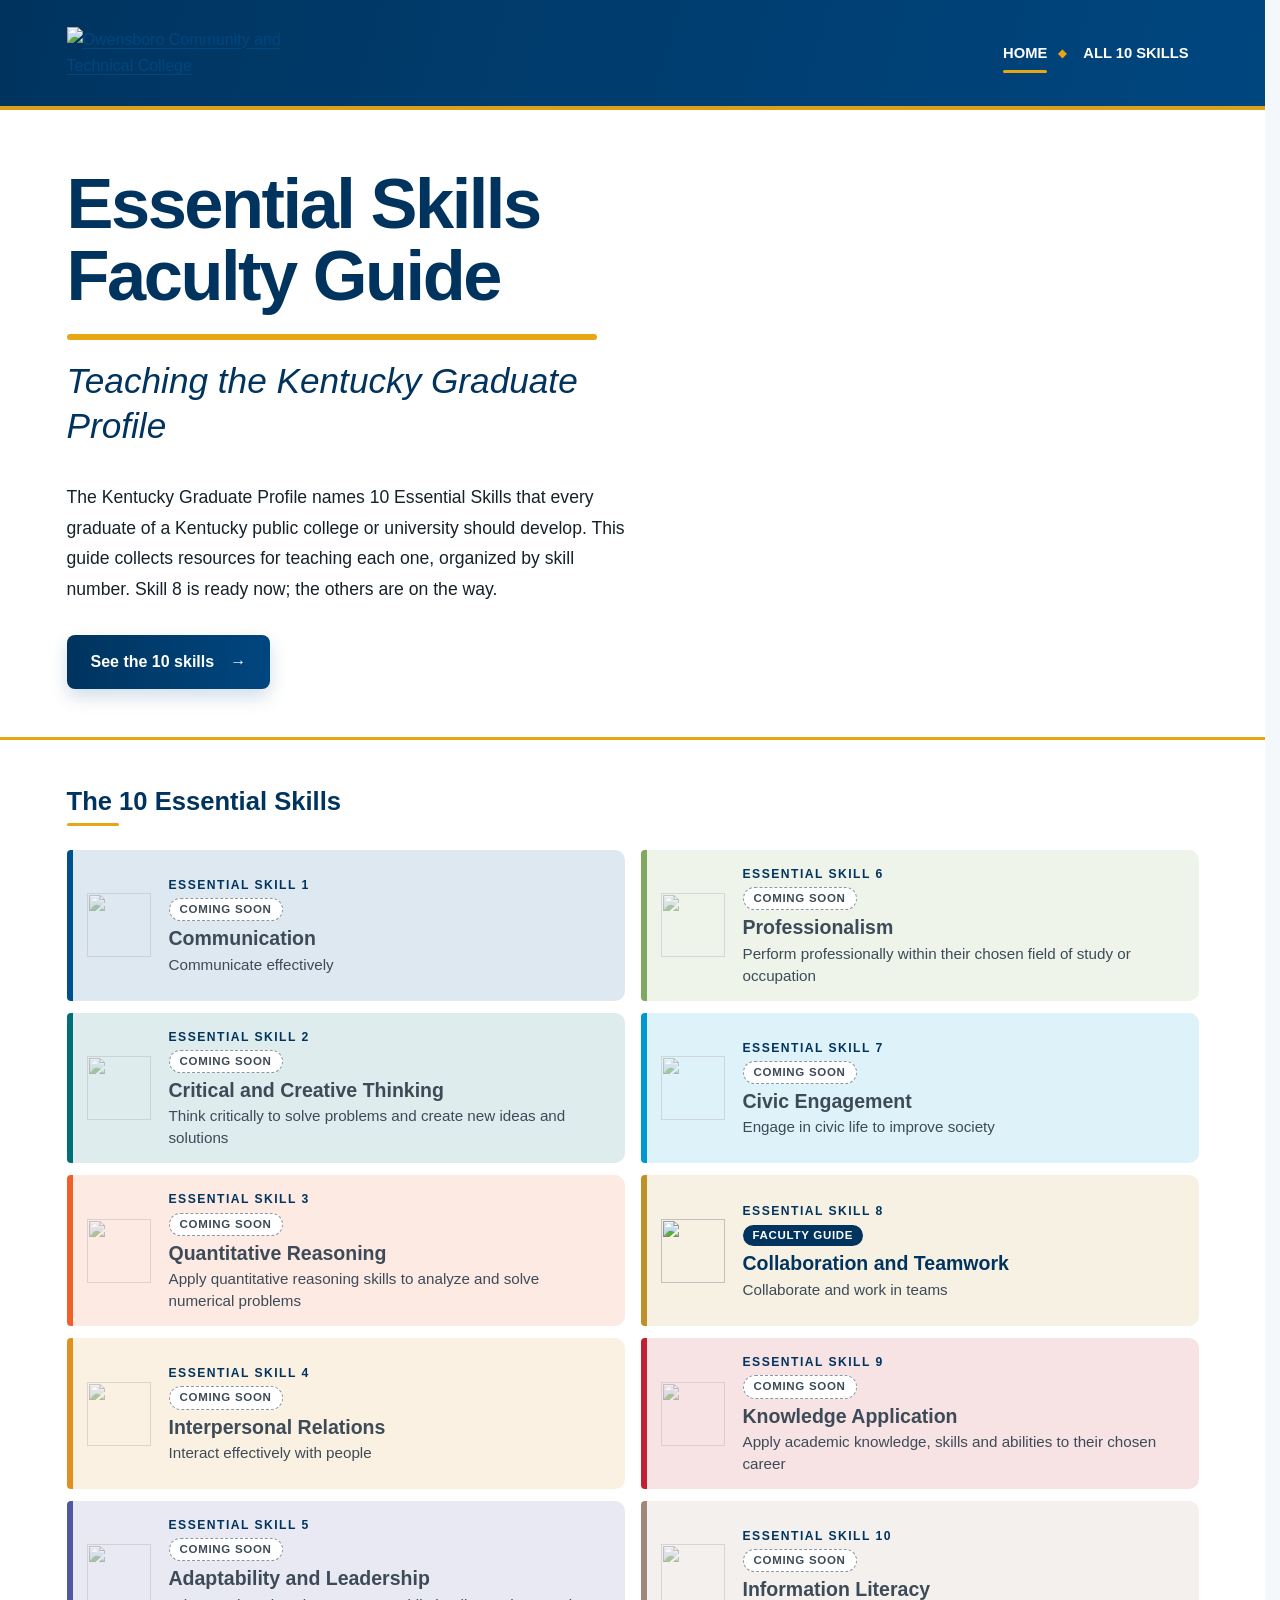
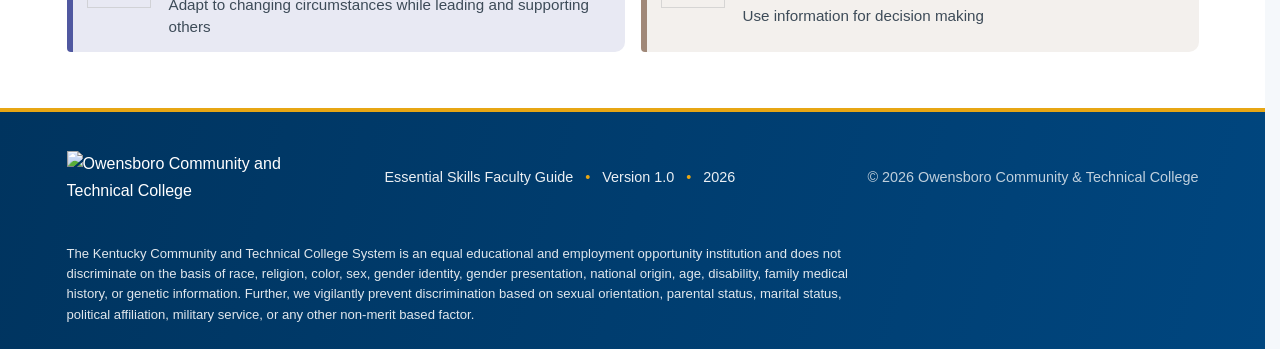
==== index.html @ 108f93a5 "Make the home page the entrance: Skill 8 links to its guide, other skills marked Coming soon; park s" ====
<!DOCTYPE html>
<html lang="en">
<head>
  <meta charset="UTF-8">
  <meta name="viewport" content="width=device-width, initial-scale=1.0">
  <title>Essential Skills Faculty Guide</title>
  <link rel="icon" type="image/png" sizes="48x48" href="images/icon-48.png">
  <link rel="apple-touch-icon" href="images/icon-180.png">
  <link rel="stylesheet" href="css/styles.css?v=7">
</head>
<body>
  <a class="skip-link" href="#main">Skip to main content</a>
  <header class="site-header">
    <div class="nav-shell">
      <a class="logo-link" href="index.html" aria-label="Essential Skills Faculty Guide home">
        <img src="images/Owensboro_horiz_RGBrev.png" alt="Owensboro Community and Technical College">
      </a>
      <nav class="site-links" aria-label="Site navigation">
        <a aria-current="page" href="index.html">HOME</a>
        <a href="index.html#skills">ALL 10 SKILLS</a>
      </nav>
    </div>
  </header>

  <main id="main">
    <section class="hero">
      <div class="hero-inner">
        <div class="hero-copy">
          <h1>Essential Skills<br>Faculty Guide</h1>
          <div class="hero-title-rule"></div>
          <p class="hero-subtitle">Teaching the Kentucky Graduate Profile</p>
          <p class="hero-intro">
            The Kentucky Graduate Profile names 10 Essential Skills that every graduate
            of a Kentucky public college or university should develop. This guide collects
            resources for teaching each one, organized by skill number. Skill 8 is ready now; the others are on the way.
          </p>
          <div class="hero-cta">
            <a class="primary-button" href="#skills">See the 10 skills <span aria-hidden="true">→</span></a>
          </div>
        </div>
        <div class="coin-cluster" aria-hidden="true">
          <div class="coin-row"><img src="images/skill-01.png" alt=""><img src="images/skill-02.png" alt=""><img src="images/skill-03.png" alt=""></div><div class="coin-row"><img src="images/skill-04.png" alt=""><img src="images/skill-05.png" alt=""><img src="images/skill-06.png" alt=""><img src="images/skill-07.png" alt=""></div><div class="coin-row"><img src="images/skill-08.png" alt=""><img src="images/skill-09.png" alt=""><img src="images/skill-10.png" alt=""></div>
        </div>
      </div>
    </section>

    <section class="skills-section" id="skills" aria-labelledby="skills-title">
      <div class="section-shell">
        <h2 class="skills-heading" id="skills-title">The 10 Essential Skills</h2>
        <span class="mini-rule" aria-hidden="true"></span>
        <ol class="skill-list">
          <li class="skill-01">
            <div class="skill-link is-soon">
              <img class="skill-coin" src="images/skill-01.png" alt="">
              <div class="skill-text">
                <span class="skill-num">Essential Skill 1</span>
                <span class="skill-pill soon">Coming soon</span>
                <h3 class="skill-name">Communication</h3>
                <p class="skill-desc">Communicate effectively</p>
              </div>
            </div>
          </li>
          <li class="skill-02">
            <div class="skill-link is-soon">
              <img class="skill-coin" src="images/skill-02.png" alt="">
              <div class="skill-text">
                <span class="skill-num">Essential Skill 2</span>
                <span class="skill-pill soon">Coming soon</span>
                <h3 class="skill-name">Critical and Creative Thinking</h3>
                <p class="skill-desc">Think critically to solve problems and create new ideas and solutions</p>
              </div>
            </div>
          </li>
          <li class="skill-03">
            <div class="skill-link is-soon">
              <img class="skill-coin" src="images/skill-03.png" alt="">
              <div class="skill-text">
                <span class="skill-num">Essential Skill 3</span>
                <span class="skill-pill soon">Coming soon</span>
                <h3 class="skill-name">Quantitative Reasoning</h3>
                <p class="skill-desc">Apply quantitative reasoning skills to analyze and solve numerical problems</p>
              </div>
            </div>
          </li>
          <li class="skill-04">
            <div class="skill-link is-soon">
              <img class="skill-coin" src="images/skill-04.png" alt="">
              <div class="skill-text">
                <span class="skill-num">Essential Skill 4</span>
                <span class="skill-pill soon">Coming soon</span>
                <h3 class="skill-name">Interpersonal Relations</h3>
                <p class="skill-desc">Interact effectively with people</p>
              </div>
            </div>
          </li>
          <li class="skill-05">
            <div class="skill-link is-soon">
              <img class="skill-coin" src="images/skill-05.png" alt="">
              <div class="skill-text">
                <span class="skill-num">Essential Skill 5</span>
                <span class="skill-pill soon">Coming soon</span>
                <h3 class="skill-name">Adaptability and Leadership</h3>
                <p class="skill-desc">Adapt to changing circumstances while leading and supporting others</p>
              </div>
            </div>
          </li>
          <li class="skill-06">
            <div class="skill-link is-soon">
              <img class="skill-coin" src="images/skill-06.png" alt="">
              <div class="skill-text">
                <span class="skill-num">Essential Skill 6</span>
                <span class="skill-pill soon">Coming soon</span>
                <h3 class="skill-name">Professionalism</h3>
                <p class="skill-desc">Perform professionally within their chosen field of study or occupation</p>
              </div>
            </div>
          </li>
          <li class="skill-07">
            <div class="skill-link is-soon">
              <img class="skill-coin" src="images/skill-07.png" alt="">
              <div class="skill-text">
                <span class="skill-num">Essential Skill 7</span>
                <span class="skill-pill soon">Coming soon</span>
                <h3 class="skill-name">Civic Engagement</h3>
                <p class="skill-desc">Engage in civic life to improve society</p>
              </div>
            </div>
          </li>
          <li class="skill-08">
            <a class="skill-link" href="https://octc-instructional-design.github.io/KGP-skill8-collaboration-guide/">
              <img class="skill-coin" src="images/skill-08.png" alt="">
              <div class="skill-text">
                <span class="skill-num">Essential Skill 8</span>
                <span class="skill-pill ready">Faculty guide</span>
                <h3 class="skill-name">Collaboration and Teamwork</h3>
                <p class="skill-desc">Collaborate and work in teams</p>
              </div>
            </a>
          </li>
          <li class="skill-09">
            <div class="skill-link is-soon">
              <img class="skill-coin" src="images/skill-09.png" alt="">
              <div class="skill-text">
                <span class="skill-num">Essential Skill 9</span>
                <span class="skill-pill soon">Coming soon</span>
                <h3 class="skill-name">Knowledge Application</h3>
                <p class="skill-desc">Apply academic knowledge, skills and abilities to their chosen career</p>
              </div>
            </div>
          </li>
          <li class="skill-10">
            <div class="skill-link is-soon">
              <img class="skill-coin" src="images/skill-10.png" alt="">
              <div class="skill-text">
                <span class="skill-num">Essential Skill 10</span>
                <span class="skill-pill soon">Coming soon</span>
                <h3 class="skill-name">Information Literacy</h3>
                <p class="skill-desc">Use information for decision making</p>
              </div>
            </div>
          </li>
        </ol>
      </div>
    </section>
  </main>

  <footer class="site-footer">
    <div class="footer-shell">
      <img src="images/Owensboro_horiz_RGBrev.png" alt="Owensboro Community and Technical College">
      <p>Essential Skills Faculty Guide <span>•</span> Version 1.0 <span>•</span> 2026</p>
      <p>© 2026 Owensboro Community &amp; Technical College</p>
    </div>
  <div class="eeo-shell" style="max-width:var(--content);margin:0 auto;padding:0 24px 24px;"><p class="eeo" style="margin:0;max-width:110ch;font-size:.82rem;line-height:1.55;color:rgba(255,255,255,.88);">The Kentucky Community and Technical College System is an equal educational and employment opportunity institution and does not discriminate on the basis of race, religion, color, sex, gender identity, gender presentation, national origin, age, disability, family medical history, or genetic information. Further, we vigilantly prevent discrimination based on sexual orientation, parental status, marital status, political affiliation, military service, or any other non-merit based factor.</p></div>
</footer>
</body>
</html>
---- css/styles.css ----
/* =========================================================
   OCTC Essential Skills Faculty Guide
   Shared Site Styles
   Adapted from the AI Literacy Faculty Playbook stylesheet (v12)
   ========================================================= */


/* =========================================================
   1. Design Tokens + Global Styles
   ========================================================= */

:root {
  --octc-blue: #00467f;
  --octc-blue-dark: #00345f;
  --octc-blue-soft: #eaf4fb;
  --octc-gold: #e7a614;
  --octc-gold-soft: #fff5dc;
  --octc-navy-deep: #011d41;
  --octc-sky: #3bb3e5;

  --ink: #17212b;
  --muted: #52606d;
  --surface: #ffffff;
  --surface-alt: #f5f8fb;
  --border: #d9e2ea;

  --shadow: 0 12px 28px rgba(0, 52, 95, 0.12);
  --radius: 14px;

  --content: 1180px;
  --reading: 860px;

  --font: Aptos, Calibri, "Segoe UI", Arial, sans-serif;
}

* {
  box-sizing: border-box;
}

html {
  scroll-behavior: smooth;
}

body {
  margin: 0;
  color: var(--ink);
  background: var(--surface-alt);
  font-family: var(--font);
  font-size: 16px;
  line-height: 1.65;
  overflow-wrap: break-word;
}

a {
  color: var(--octc-blue);
  text-underline-offset: 3px;
}

a:hover {
  color: var(--octc-blue-dark);
}

/* Focus ring: dark blue line with a gold halo, visible on white and pale
   backgrounds. The header and footer switch to gold, which reads on navy. */
a:focus-visible,
button:focus-visible {
  outline: 3px solid var(--octc-blue-dark);
  outline-offset: 3px;
  box-shadow: 0 0 0 7px rgba(231, 166, 20, 0.55);
}

.site-header a:focus-visible,
.site-footer a:focus-visible {
  outline-color: var(--octc-gold);
  box-shadow: none;
}

img {
  max-width: 100%;
  height: auto;
}

.visually-hidden {
  position: absolute !important;
  width: 1px !important;
  height: 1px !important;
  padding: 0 !important;
  margin: -1px !important;
  overflow: hidden !important;
  clip: rect(0, 0, 0, 0) !important;
  white-space: nowrap !important;
  border: 0 !important;
}

.skip-link {
  position: absolute;
  left: 16px;
  top: -60px;
  z-index: 10;

  padding: 10px 16px;
  border-radius: 0 0 8px 8px;

  background: var(--octc-gold);
  color: var(--octc-blue-dark);
  font-weight: 800;
  text-decoration: none;
}

.skip-link:focus {
  top: 0;
}


/* =========================================================
   2. Site Header + Main Navigation
   ========================================================= */

.site-header {
  background: linear-gradient(
    105deg,
    var(--octc-blue-dark),
    var(--octc-blue)
  );
  border-bottom: 4px solid rgba(231, 166, 20, 0.95);
}

.nav-shell {
  max-width: var(--content);
  min-height: 106px;
  margin: 0 auto;
  padding: 15px 24px;

  display: flex;
  align-items: center;
  gap: 30px;
}

.logo-link {
  display: block;
  flex: 0 0 285px;
}

.logo-link img {
  display: block;
  width: 285px;
}

.site-links {
  margin-left: auto;

  display: flex;
  align-items: center;
  justify-content: flex-end;
  flex-wrap: wrap;
  gap: 4px;
}

.site-links a {
  position: relative;

  padding: 12px 10px;

  color: white;
  text-decoration: none;
  font-size: 0.92rem;
  font-weight: 750;
  white-space: nowrap;
}

.site-links a::after {
  content: "";
  position: absolute;
  left: 10px;
  right: 10px;
  bottom: 4px;

  height: 3px;
  border-radius: 3px;

  background: transparent;
  transition: background 0.18s ease;
}

.site-links a:hover {
  color: white;
  background: rgba(255, 255, 255, 0.08);
  border-radius: 7px;
}

.site-links a[aria-current="page"]::after {
  background: var(--octc-gold);
}

.site-links a:first-child::before {
  content: "◆";
  position: absolute;
  right: -9px;
  top: 50%;
  transform: translateY(-50%);

  color: var(--octc-gold);
  font-size: 0.7rem;
}

.site-links a:first-child {
  margin-right: 12px;
}


/* =========================================================
   3. Homepage Hero
   ========================================================= */

.hero {
  background: #fff;
  border-bottom: 3px solid var(--octc-gold);
}

.hero-inner {
  max-width: var(--content);
  min-height: 520px;
  margin: 0 auto;
  padding: 58px 24px 48px;

  display: grid;
  grid-template-columns: 1.1fr 0.9fr;
  gap: 60px;
  align-items: center;
}

.hero-copy {
  max-width: 620px;
  min-width: 0;
}

.hero h1 {
  margin: 0;

  color: var(--octc-blue-dark);

  font-size: clamp(3rem, 5.5vw, 5rem);
  line-height: 1.02;
  letter-spacing: -0.035em;
}

.hero-title-rule {
  width: 550px;
  max-width: 90%;
  height: 6px;
  margin: 22px 0 18px;

  background: var(--octc-gold);
  border-radius: 6px;
}

.hero-subtitle {
  max-width: 580px;
  margin: 0;

  color: var(--octc-blue-dark);

  font-size: clamp(1.5rem, 2.8vw, 2.2rem);
  line-height: 1.28;
  font-style: italic;
}

.hero-intro {
  max-width: 560px;
  margin: 34px 0 0;

  font-size: 1.1rem;
  line-height: 1.75;
}

.hero-cta {
  margin-top: 30px;
}

.primary-button {
  display: inline-flex;
  align-items: center;
  gap: 16px;

  padding: 14px 24px;
  border-radius: 8px;

  background: linear-gradient(
    90deg,
    var(--octc-blue-dark),
    var(--octc-blue)
  );

  color: #fff;
  text-decoration: none;
  font-weight: 800;

  box-shadow: 0 8px 18px rgba(0, 70, 127, 0.18);

  transition:
    transform 0.2s ease,
    box-shadow 0.2s ease;
}

.primary-button:hover {
  color: #fff;
  transform: translateY(-2px);
  box-shadow: 0 12px 24px rgba(0, 70, 127, 0.24);
}

/* Decorative coin cluster (3-4-3), the hero art for this site */

.coin-cluster {
  display: flex;
  flex-direction: column;
  align-items: center;
  gap: 0;
  min-width: 0;
}

.coin-row {
  display: flex;
  justify-content: center;
  gap: clamp(6px, 1vw, 12px);
}

.coin-row + .coin-row {
  margin-top: clamp(-18px, -1.4vw, -8px);
}

.coin-cluster img {
  display: block;
  width: clamp(64px, 8.4vw, 112px);
  height: auto;
  filter: drop-shadow(0 8px 8px rgba(0, 52, 95, 0.12));
}


/* =========================================================
   4. Homepage Skill Bars
   ========================================================= */

.section-shell {
  max-width: var(--content);
  margin: 0 auto;
  padding-left: 24px;
  padding-right: 24px;
}

.skills-section {
  padding: 46px 0 56px;
  background: #fff;
}

.skills-heading {
  margin: 0 0 6px;

  color: var(--octc-blue-dark);

  font-size: 1.6rem;
  line-height: 1.2;
}

.skills-section .mini-rule {
  margin: 0 0 24px;
}

.mini-rule {
  display: block;

  width: 52px;
  height: 3px;
  margin: 0 auto 20px;

  border-radius: 3px;
  background: var(--octc-gold);
}

.skill-list {
  list-style: none;
  margin: 0;
  padding: 0;

  /* Two columns: 1–5 down the left, 6–10 down the right */
  display: grid;
  grid-template-columns: repeat(2, minmax(0, 1fr));
  grid-template-rows: repeat(5, auto);
  grid-auto-flow: column;
  gap: 12px 16px;
}

.skill-list li {
  display: flex;
}

/* Each skill carries its coin's color: a light tint for the bar and the
   full color for the left edge. Text stays ink/navy for contrast. */
.skill-01 { --skill-color: #005090; --skill-tint: #dee8f1; }
.skill-02 { --skill-color: #007078; --skill-tint: #deeced; }
.skill-03 { --skill-color: #f06028; --skill-tint: #fdeae3; }
.skill-04 { --skill-color: #e09020; --skill-tint: #fbf1e2; }
.skill-05 { --skill-color: #5058a0; --skill-tint: #e8e9f3; }
.skill-06 { --skill-color: #80a860; --skill-tint: #eef4ea; }
.skill-07 { --skill-color: #0098d0; --skill-tint: #def2f9; }
.skill-08 { --skill-color: #c09028; --skill-tint: #f7f1e3; }
.skill-09 { --skill-color: #c02030; --skill-tint: #f7e2e4; }
.skill-10 { --skill-color: #a08878; --skill-tint: #f3f0ed; }

.skill-link {
  flex: 1;

  display: grid;
  grid-template-columns: 64px minmax(0, 1fr);
  gap: 18px;
  align-items: center;

  padding: 14px 20px 14px 14px;

  color: var(--ink);
  text-decoration: none;

  background: var(--skill-tint, var(--octc-blue-soft));
  border-left: 6px solid var(--skill-color, var(--octc-blue));
  border-radius: 4px 10px 10px 4px;

  transition:
    transform 0.18s ease,
    box-shadow 0.18s ease;
}

.skill-link:hover {
  color: var(--ink);
  transform: translateY(-2px);
  box-shadow: 0 10px 22px rgba(0, 52, 95, 0.14);
}

.skill-link:hover .skill-name {
  text-decoration: underline;
  text-decoration-color: var(--octc-gold);
  text-decoration-thickness: 3px;
  text-underline-offset: 5px;
}

.skill-coin {
  display: block;
  width: 64px;
  height: 64px;
}

.skill-text {
  min-width: 0;
}

.skill-num {
  display: block;

  color: var(--octc-blue-dark);

  font-size: 0.76rem;
  font-weight: 850;
  letter-spacing: 0.12em;
  text-transform: uppercase;
}

.skill-name {
  margin: 1px 0 3px;

  color: var(--octc-blue-dark);

  font-size: 1.22rem;
  line-height: 1.25;
}

.skill-desc {
  margin: 0;

  color: #3d4b58;

  font-size: 0.95rem;
  line-height: 1.45;
}


/* =========================================================
   5. Skill (Chapter) Pages
   ========================================================= */

.chapter-page {
  max-width: var(--reading);
  margin: 36px auto 70px;
  padding: 0 24px;
}

.chapter-header {
  position: relative;
  overflow: hidden;

  display: grid;
  grid-template-columns: minmax(0, 1fr) auto;
  gap: 28px;
  align-items: center;

  padding: 34px 36px;

  border-radius: var(--radius) var(--radius) 0 0;

  background: linear-gradient(
    135deg,
    var(--octc-blue-dark),
    var(--octc-blue)
  );

  box-shadow: var(--shadow);
}

.header-coin {
  display: block;
  width: 132px;
  height: 132px;
}

.header-label {
  margin: 0 0 5px;

  color: var(--octc-gold);

  font-size: 0.76rem;
  font-weight: 800;
  letter-spacing: 0.14em;
  text-transform: uppercase;
}

.page-title {
  margin: 0;

  color: white;

  font-size: clamp(2.35rem, 7vw, 3.6rem);
  font-weight: 850;
  line-height: 1.05;
}

.page-subtitle {
  margin: 10px 0 0;

  color: var(--octc-gold);

  font-size: 1.12rem;
  font-weight: 800;
}

.header-definition {
  margin: 16px 0 0;

  color: #e8f1f8;

  font-size: 0.98rem;
}

.header-definition strong {
  color: white;
}

.header-strip {
  margin-bottom: 30px;
  padding: 11px 36px;

  border-radius: 0 0 var(--radius) var(--radius);

  background: linear-gradient(
    90deg,
    var(--octc-gold),
    #f0bd45
  );

  color: var(--ink);

  font-size: 0.78rem;
  font-weight: 850;
  letter-spacing: 0.09em;
  text-transform: uppercase;

  box-shadow: var(--shadow);
}


/* =========================================================
   6. Intro Pages
   ========================================================= */

/* Intro pages borrow the home page's look: open layout, large navy title,
   long gold rule, italic subtitle. Skill pages keep the navy card header.
   Gold stays an accent only. Add class="intro-page" to <body> to use. */

.intro-page .chapter-header {
  display: block;
  padding: 18px 0 8px;
  background: none;
  border-radius: 0;
  box-shadow: none;
}

.intro-page .header-label {
  color: var(--octc-blue);
}

.intro-page .page-title {
  color: var(--octc-blue-dark);
  font-size: clamp(2.6rem, 6vw, 4.2rem);
  line-height: 1.02;
  letter-spacing: -0.035em;
}

.intro-page .page-title::after {
  content: "";
  display: block;
  width: 460px;
  max-width: 80%;
  height: 6px;
  margin-top: 22px;
  background: var(--octc-gold);
  border-radius: 6px;
}

.intro-page .page-subtitle {
  margin-top: 18px;
  color: var(--octc-blue-dark);
  font-size: clamp(1.25rem, 2.4vw, 1.6rem);
  font-weight: 400;
  font-style: italic;
  line-height: 1.3;
}

.intro-page .header-definition {
  color: var(--ink);
  font-size: 1.05rem;
  line-height: 1.7;
}

.intro-page .header-strip {
  margin-bottom: 34px;
  padding: 14px 0 12px;
  background: none;
  border-radius: 0;
  border-bottom: 1px solid var(--border);
  color: var(--octc-blue);
  box-shadow: none;
}


/* =========================================================
   7. Page Navigation Arrows
   ========================================================= */

.page-navigation {
  display: flex;
  justify-content: space-between;
  align-items: center;

  margin-bottom: 12px;
}

.page-nav {
  width: 58px;
  height: 58px;

  display: inline-flex;
  align-items: center;
  justify-content: center;

  padding: 0;

  border-radius: 14px;

  background: var(--octc-gold);
  color: var(--octc-blue);

  font-size: 2rem;
  font-weight: 900;
  line-height: 1;
  text-decoration: none;

  box-shadow: 0 4px 12px rgba(0, 0, 0, 0.16);

  transition:
    transform 0.2s ease,
    background-color 0.2s ease;
}

.page-nav:hover,
.page-nav:focus-visible {
  background: #f0b52b;
  color: var(--octc-blue);
  transform: translateY(-2px);
}


/* =========================================================
   8. Content Components
   (carried over from the playbook for use in converted pages)
   ========================================================= */

.purpose-box,
.example-note {
  border-left: 5px solid var(--octc-blue);
  border-radius: 0 10px 10px 0;

  background: var(--octc-blue-soft);
}

.purpose-box {
  padding: 22px 24px;
  margin-bottom: 34px;
}

.box-label {
  margin-bottom: 8px;

  color: var(--octc-blue);

  font-size: 0.78rem;
  font-weight: 850;
  letter-spacing: 0.12em;
  text-transform: uppercase;
}

.purpose-box p {
  margin: 0 0 10px;
}

.purpose-box p:last-child {
  margin-bottom: 0;
}

.section {
  margin-bottom: 38px;
}

/* Use on real headings: <h2 class="section-title"> */
.section-title {
  display: block;

  margin: 0 0 17px;
  padding-bottom: 8px;

  border-bottom: 3px solid var(--octc-gold);

  color: var(--octc-blue-dark);

  font-size: 0.92rem;
  font-weight: 850;
  line-height: 1.4;
  letter-spacing: 0.1em;
  text-transform: uppercase;
}


/* Cards in a grid (e.g., stages, examples) */

.card-grid {
  display: grid;
  grid-template-columns: repeat(3, minmax(0, 1fr));
  gap: 14px;
}

.card-grid.two-up {
  grid-template-columns: 1fr 1fr;
}

.info-card {
  padding: 18px;

  border: 1px solid var(--border);
  border-top: 5px solid var(--octc-blue);
  border-radius: 10px;

  background: var(--surface);

  box-shadow: 0 7px 20px rgba(0, 70, 127, 0.08);
}

.info-card h3 {
  margin: 0 0 6px;

  color: var(--octc-blue);

  font-size: 0.88rem;
  letter-spacing: 0.07em;
  text-transform: uppercase;
}

.info-card p {
  margin: 0;
  font-size: 0.93rem;
}


/* Lists */

.check-list,
.arrow-list,
.tips-list {
  list-style: none;
  padding: 0;
}

.check-list li,
.arrow-list li {
  position: relative;
  padding: 9px 0 9px 30px;
  border-bottom: 1px solid var(--border);
}

.check-list li:last-child,
.arrow-list li:last-child {
  border-bottom: 0;
}

.check-list li::before {
  content: "✓";
  position: absolute;
  left: 4px;

  color: var(--octc-blue);
  font-weight: 900;
}

.arrow-list li::before {
  content: "→";
  position: absolute;
  left: 4px;

  color: var(--octc-blue);
  font-weight: 900;
}


/* Notes */

.example-note {
  padding: 13px 15px;
  margin-bottom: 16px;

  color: #394b5b;

  font-size: 0.9rem;
  font-style: italic;
}

.prompt-box {
  margin-top: 6px;
  padding: 10px 12px;

  border-left: 3px solid var(--octc-gold);

  background: var(--octc-gold-soft);

  font-size: 0.9rem;
  font-style: italic;
}


/* Navy tips panel (gold text only appears on navy) */

.tips-section {
  margin: 8px 0 38px;
  padding: 27px 30px;

  border-radius: var(--radius);

  background: var(--octc-blue-dark);
  color: white;
}

.tips-section .section-title {
  color: var(--octc-gold);
  border-bottom-color: rgba(231, 166, 20, 0.38);
}

.tips-section a {
  color: white;
}

.tips-list li {
  position: relative;

  padding: 9px 0 9px 22px;

  border-bottom: 1px solid rgba(255, 255, 255, 0.15);
}

.tips-list li:last-child {
  border-bottom: 0;
}

.tips-list li::before {
  content: "→";
  position: absolute;
  left: 0;

  color: var(--octc-gold);
  font-weight: 900;
}


/* Numbered prompts */

.numbered-list {
  list-style: none;
  padding: 0;
  counter-reset: item;
}

.numbered-list li {
  position: relative;

  padding: 12px 0 12px 42px;

  border-bottom: 1px solid var(--border);

  counter-increment: item;
}

.numbered-list li::before {
  content: counter(item);

  position: absolute;
  left: 0;
  top: 10px;

  width: 28px;
  height: 28px;

  display: grid;
  place-items: center;

  border-radius: 50%;

  background: var(--octc-blue);
  color: white;

  font-size: 0.8rem;
  font-weight: 850;
}


/* Data tables (real data only, never for layout) */

.table-wrap {
  overflow-x: auto;
}

.data-table {
  width: 100%;
  border-collapse: collapse;
  background: var(--surface);
  border: 1px solid var(--border);
  font-size: 0.95rem;
  line-height: 1.5;
}

.data-table th,
.data-table td {
  padding: 12px 14px;
  border-bottom: 1px solid var(--border);
  text-align: left;
  vertical-align: top;
}

.data-table thead th {
  background: var(--octc-blue);
  color: #fff;
  font-size: 0.8rem;
  letter-spacing: 0.06em;
  text-transform: uppercase;
}

.data-table tbody tr:nth-child(even) {
  background: var(--surface-alt);
}


/* Page footer inside the reading column */

.page-footer {
  margin-top: 35px;
  padding-top: 18px;

  border-top: 2px solid var(--border);

  color: var(--muted);

  font-size: 0.75rem;
  font-weight: 700;
  letter-spacing: 0.06em;
  text-transform: uppercase;
}


/* =========================================================
   9. Site Footer
   ========================================================= */

.site-footer {
  padding: 0;

  border-top: 4px solid var(--octc-gold);

  background: linear-gradient(
    105deg,
    var(--octc-blue-dark),
    var(--octc-blue)
  );

  color: white;
}

.footer-shell {
  max-width: var(--content);
  min-height: 132px;
  margin: 0 auto;
  padding: 28px 24px;

  display: grid;
  grid-template-columns: 290px 1fr auto;
  gap: 28px;
  align-items: center;
}

.footer-shell img {
  width: 270px;
}

.footer-shell p {
  margin: 0;

  color: rgba(255, 255, 255, 0.92);

  font-size: 0.9rem;
}

.footer-shell p:last-child {
  text-align: right;
  color: rgba(255, 255, 255, 0.75);
}

.footer-shell span {
  padding: 0 8px;
  color: var(--octc-gold);
}


/* =========================================================
   10. Responsive — Tablet / Narrow Desktop
   ========================================================= */

@media (max-width: 1050px) {

  .nav-shell {
    flex-direction: column;
    align-items: flex-start;
    gap: 8px;
  }

  .logo-link {
    flex: 0 0 auto;
  }

  .site-links {
    width: 100%;
    margin-left: 0;

    justify-content: flex-start;
    gap: 2px 6px;
  }

  .hero-inner {
    grid-template-columns: 1fr;
    min-height: auto;
    gap: 40px;
  }

  .coin-cluster img {
    width: clamp(60px, 13vw, 104px);
  }

  .footer-shell {
    grid-template-columns: 1fr;
    text-align: center;
  }

  .footer-shell img {
    margin: 0 auto;
  }

  .footer-shell p:last-child {
    text-align: center;
  }
}


/* =========================================================
   11. Responsive — Tablet / Small Screen
   ========================================================= */

@media (max-width: 900px) {
  .skill-list {
    grid-template-columns: 1fr;
    grid-template-rows: none;
    grid-auto-flow: row;
  }
}

@media (max-width: 820px) {

  .card-grid,
  .card-grid.two-up {
    grid-template-columns: 1fr;
  }

  .logo-link,
  .logo-link img {
    width: 250px;
    flex-basis: auto;
  }
}


/* =========================================================
   12. Responsive — Phone
   ========================================================= */

@media (max-width: 560px) {

  .nav-shell {
    padding: 12px 16px;
  }

  .logo-link,
  .logo-link img {
    width: 225px;
  }

  .site-links a {
    padding: 10px 8px;
    font-size: 0.9rem;
  }

  .hero-inner {
    display: block;
    padding: 36px 18px 30px;
  }

  .hero h1 {
    font-size: 2.7rem;
  }

  .hero-title-rule {
    max-width: 100%;
  }

  .hero-intro {
    font-size: 1rem;
  }

  .coin-cluster {
    margin-top: 34px;
  }

  .coin-cluster img {
    width: clamp(54px, 18vw, 76px);
  }

  .section-shell {
    padding-left: 16px;
    padding-right: 16px;
  }

  .skill-link {
    grid-template-columns: 52px minmax(0, 1fr);
    gap: 14px;
    align-items: start;
    padding: 12px 14px 12px 12px;
  }

  .skill-coin {
    width: 52px;
    height: 52px;
  }

  .skill-name {
    font-size: 1.15rem;
  }

  .skill-desc {
    font-size: 0.95rem;
  }

  .chapter-page {
    margin-top: 20px;
    padding: 0 14px;
  }

  .chapter-header {
    grid-template-columns: 1fr;
    gap: 16px;
    padding: 28px 22px;
  }

  .header-coin {
    order: -1;
    width: 72px;
    height: 72px;
  }

  .page-title {
    font-size: 2.3rem;
  }

  .header-strip {
    padding: 10px 22px;
  }

  .tips-section {
    padding: 24px 22px;
  }
}


/* =========================================================
   13. Reduced Motion
   ========================================================= */

@media (prefers-reduced-motion: reduce) {
  html {
    scroll-behavior: auto;
  }

  .primary-button,
  .skill-link,
  .page-nav {
    transition: none;
  }

  .primary-button:hover,
  .skill-link:hover,
  .page-nav:hover,
  .page-nav:focus-visible {
    transform: none;
  }
}


/* =========================================================
   14. Skill Rubric + Indicator Pages
   ========================================================= */

/* Full rubric table on a skill's main page. On phones each row
   becomes a stacked card, so nothing scrolls sideways. */

.rubric-table {
  width: 100%;
  border-collapse: collapse;

  background: var(--surface);
  border: 1px solid var(--border);

  font-size: 0.93rem;
  line-height: 1.5;
}

.rubric-table caption {
  padding-bottom: 10px;

  color: var(--muted);

  font-size: 0.88rem;
  font-style: italic;
  text-align: left;
}

.rubric-table th,
.rubric-table td {
  padding: 14px;

  border-bottom: 1px solid var(--border);

  text-align: left;
  vertical-align: top;
}

.rubric-table thead th {
  background: var(--surface-alt);
  color: var(--octc-blue-dark);

  font-size: 0.8rem;
  letter-spacing: 0.06em;
  text-transform: uppercase;
}

.rubric-table thead th .level-when {
  display: block;

  color: var(--muted);

  font-size: 0.78rem;
  font-weight: 600;
  letter-spacing: normal;
  text-transform: none;
}

.rubric-table thead th.col-milestone {
  background: var(--octc-blue-dark);
  color: #fff;
}

.rubric-table thead th.col-milestone .level-when {
  color: #dceaf4;
}

.rubric-table tbody th {
  width: 22%;
}

.rubric-table tbody th a {
  color: var(--octc-blue-dark);
  font-weight: 800;
}

.rubric-table .row-num {
  display: block;
  color: var(--octc-blue);
  font-size: 0.8rem;
  font-weight: 850;
  letter-spacing: 0.08em;
}

.rubric-table td.col-milestone {
  background: var(--octc-blue-soft);
  color: var(--ink);
  font-weight: 700;
}

.rubric-table td.col-benchmark,
.rubric-table td.col-capstone {
  color: #3d4b58;
}

.source-note {
  margin: 10px 0 0;

  color: var(--muted);

  font-size: 0.84rem;
  font-style: italic;
}


/* Benchmark → Milestone step on an indicator page */

.level-compare {
  display: grid;
  grid-template-columns: minmax(0, 0.85fr) auto minmax(0, 1.15fr);
  gap: 12px;
  align-items: stretch;
}

.level-card {
  padding: 16px 18px;
  border-radius: 10px;
}

.level-card .level-name {
  margin: 0 0 6px;

  font-size: 0.78rem;
  font-weight: 850;
  letter-spacing: 0.1em;
  text-transform: uppercase;
}

.level-card .level-name span {
  display: block;

  font-size: 0.8rem;
  font-weight: 600;
  letter-spacing: normal;
  text-transform: none;
}

.level-card p:last-child {
  margin: 0;
}

.level-card.benchmark {
  background: var(--surface-alt);
  border: 1px solid var(--border);
  color: #3d4b58;
}

.level-card.benchmark .level-name {
  color: var(--octc-blue);
}

.level-card.milestone {
  background: #fff;
  border: 2px solid var(--octc-blue-dark);
  color: var(--ink);
  font-weight: 700;
  font-size: 1.05rem;
}

.level-card.milestone .level-name {
  color: var(--octc-blue-dark);
}

.level-arrow {
  align-self: center;

  color: var(--octc-gold);

  font-size: 1.8rem;
  font-weight: 900;
  line-height: 1;
}


/* I Can statements */

.ican-list {
  list-style: none;
  padding: 0;
  margin: 0;
}

.ican-list li {
  position: relative;
  padding: 8px 0 8px 30px;
}

.ican-list li::before {
  content: "▶";
  position: absolute;
  left: 3px;
  top: 9px;

  color: var(--octc-gold);
}

.ican-list li strong {
  color: var(--octc-blue);
}

.list-lead {
  margin: 0 0 6px;
  color: var(--muted);
  font-style: italic;
}


/* Assessment ideas by discipline */

.discipline-block {
  margin-bottom: 16px;
  padding: 18px 20px 8px;

  border: 1px solid var(--border);
  border-top: 5px solid var(--octc-blue);
  border-radius: 10px;

  background: var(--surface);

  box-shadow: 0 7px 20px rgba(0, 70, 127, 0.08);
}

.discipline-block h3 {
  margin: 0 0 12px;

  color: var(--octc-blue-dark);

  font-size: 1.05rem;
}

.setting-list {
  list-style: none;
  margin: 0;
  padding: 0;

  display: grid;
  grid-template-columns: repeat(3, minmax(0, 1fr));
  gap: 0 20px;
}

.setting-list li {
  padding: 0 0 12px;
  font-size: 0.93rem;
  line-height: 1.55;
}

.setting-label {
  display: block;
  margin-bottom: 3px;
  padding-bottom: 3px;

  border-bottom: 2px solid var(--octc-gold);

  color: var(--octc-blue);

  font-size: 0.76rem;
  font-weight: 850;
  letter-spacing: 0.08em;
  text-transform: uppercase;
}


@media (max-width: 760px) {
  .level-compare {
    grid-template-columns: 1fr;
  }

  .level-arrow {
    justify-self: center;
    transform: rotate(90deg);
  }

  .setting-list {
    grid-template-columns: 1fr;
  }

  .setting-list li + li {
    padding-top: 4px;
  }

  /* Rubric table stacks into cards */
  .rubric-table,
  .rubric-table tbody,
  .rubric-table tr,
  .rubric-table th,
  .rubric-table td {
    display: block;
    width: 100%;
  }

  .rubric-table {
    border: 0;
    background: none;
  }

  .rubric-table caption {
    display: block;
  }

  .rubric-table thead {
    position: absolute;
    width: 1px;
    height: 1px;
    overflow: hidden;
    clip: rect(0, 0, 0, 0);
  }

  .rubric-table tbody tr {
    margin-bottom: 14px;

    border: 1px solid var(--border);
    border-top: 5px solid var(--octc-blue);
    border-radius: 10px;

    background: var(--surface);
    overflow: hidden;
  }

  .rubric-table tbody th {
    width: 100%;
    background: var(--surface-alt);
  }

  .rubric-table td::before {
    content: attr(data-label);
    display: block;
    margin-bottom: 2px;

    color: var(--octc-blue);

    font-size: 0.74rem;
    font-weight: 850;
    letter-spacing: 0.08em;
    text-transform: uppercase;
  }

  .rubric-table td:last-child {
    border-bottom: 0;
  }
}


/* =========================================================
   15. Indicator Band + Bottom Previous/Next
   ========================================================= */

/* On indicator pages the gold band names the indicator,
   so the skill name stays the page's main title */
.header-strip.indicator-strip {
  margin-top: 0;
  padding-top: 12px;
  padding-bottom: 12px;

  color: var(--octc-blue-dark);

  font-size: 1.1rem;
  font-weight: 850;
  letter-spacing: 0.01em;
  text-transform: none;
}

/* Labeled previous / next at the bottom of skill pages */

.step-nav {
  display: grid;
  grid-template-columns: 1fr 1fr;
  gap: 14px;

  margin: 36px 0 0;
}

.step-link {
  display: flex;
  flex-direction: column;
  gap: 2px;

  padding: 14px 18px;

  border: 1px solid var(--border);
  border-radius: 10px;

  background: #fff;
  color: var(--octc-blue-dark);
  text-decoration: none;

  box-shadow: 0 4px 12px rgba(0, 52, 95, 0.06);
}

.step-link:hover {
  border-color: var(--octc-blue);
  background: var(--octc-blue-soft);
  color: var(--octc-blue-dark);
}

.step-link.next {
  text-align: right;
}

.step-dir {
  color: var(--muted);

  font-size: 0.76rem;
  font-weight: 850;
  letter-spacing: 0.1em;
  text-transform: uppercase;
}

.step-link.prev .step-dir::before {
  content: "← ";
  color: var(--octc-gold);
}

.step-link.next .step-dir::after {
  content: " →";
  color: var(--octc-gold);
}

.step-name {
  font-weight: 800;
  line-height: 1.35;
}

@media (max-width: 560px) {
  .step-nav {
    grid-template-columns: 1fr;
  }

  .step-link.next {
    text-align: left;
  }

  .header-strip.indicator-strip {
    font-size: 1rem;
  }
}


/* =========================================================
   16. Skill Navigation: Skill Line + Tab Row
   Identical on every page of a skill, so moving 8.1 → 8.2 → 8.3
   changes only the content below it.
   ========================================================= */

html {
  scrollbar-gutter: stable;
}

/* Indicator title, below the fixed card */

.indicator-heading {
  margin-bottom: 30px;
}

.indicator-heading h1 {
  margin: 0;

  display: flex;
  align-items: baseline;
  flex-wrap: wrap;
  gap: 4px 14px;

  color: var(--octc-blue-dark);

  font-size: clamp(1.8rem, 4.5vw, 2.5rem);
  line-height: 1.12;
  letter-spacing: -0.02em;
}

.indicator-num {
  display: inline-block;

  padding: 3px 12px;
  border-radius: 8px;

  background: var(--octc-blue-dark);
  color: #fff;

  font-size: 0.72em;
  letter-spacing: 0;
}

.indicator-heading h1::after {
  content: "";
  flex-basis: 100%;
  width: 100%;
  max-width: 320px;
  height: 5px;
  margin-top: 14px;

  border-radius: 5px;
  background: var(--octc-gold);
}

.indicator-sub {
  margin: 12px 0 0;
  color: var(--muted);
  font-style: italic;
}


/* Skill line: small coin + skill name, plain, links to the overview */

.skill-crumb {
  display: inline-flex;
  align-items: center;
  gap: 12px;

  margin: 4px 0 14px;

  color: var(--octc-blue-dark);
  text-decoration: none;
}

.skill-crumb img {
  flex: none;
  width: 44px;
  height: 44px;
}

.skill-crumb > span {
  display: flex;
  flex-direction: column;
}

.crumb-label {
  color: var(--octc-blue);

  font-size: 0.74rem;
  font-weight: 850;
  letter-spacing: 0.12em;
  text-transform: uppercase;
}

.crumb-name {
  font-size: 1.2rem;
  font-weight: 850;
  line-height: 1.2;
}

.skill-crumb:hover .crumb-name {
  text-decoration: underline;
  text-decoration-color: var(--octc-gold);
  text-decoration-thickness: 3px;
  text-underline-offset: 4px;
}

/* Tab row as a segmented control: a pale blue tray with the current
   page raised as a white tile. Sets the navigation apart from content. */

.skill-tabs {
  margin: 0 0 34px;
}

.skill-tabs ul {
  list-style: none;
  margin: 0;
  padding: 6px;

  display: grid;
  grid-template-columns: repeat(var(--tabs, 5), minmax(0, 1fr));
  gap: 4px;

  border: 1px solid #c9dbea;
  border-radius: 14px;

  background: #e2eef8;
  box-shadow: inset 0 1px 3px rgba(0, 52, 95, 0.08);
}

.skill-tabs a {
  position: relative;

  display: flex;
  flex-direction: column;
  gap: 2px;
  height: 100%;

  padding: 10px 12px 12px;

  border-radius: 10px;

  color: #3d4b58;
  text-decoration: none;

  transition:
    background 0.15s ease,
    box-shadow 0.15s ease;
}

.skill-tabs a:hover {
  background: rgba(255, 255, 255, 0.65);
  color: var(--octc-blue-dark);
}

.skill-tabs a[aria-current="page"] {
  background: #fff;
  color: var(--octc-blue-dark);

  box-shadow:
    0 1px 2px rgba(0, 52, 95, 0.10),
    0 6px 16px rgba(0, 52, 95, 0.14);
}

/* gold edge along the bottom of the current tile */
.skill-tabs a[aria-current="page"]::after {
  content: "";
  position: absolute;
  left: 12px;
  right: 12px;
  bottom: 0;

  height: 4px;
  border-radius: 4px 4px 0 0;

  background: var(--octc-gold);
}

.skill-tabs a:focus-visible {
  outline-offset: 1px;
}

.tab-num {
  color: var(--octc-blue);

  font-size: 1.05rem;
  font-weight: 850;
  line-height: 1.2;
}

.skill-tabs a[aria-current="page"] .tab-num {
  color: var(--octc-blue-dark);
}

.tab-name {
  font-size: 0.84rem;
  font-weight: 650;
  line-height: 1.3;
}

.skill-tabs a[aria-current="page"] .tab-name {
  font-weight: 800;
}

/* On the overview page the tabs sit right under the big header */
.header-strip + .skill-tabs {
  margin-top: -8px;
}

@media (max-width: 640px) {
  /* Numbers only on phones; the names stay for screen readers */
  .tab-name {
    position: absolute;
    width: 1px;
    height: 1px;
    overflow: hidden;
    clip: rect(0, 0, 0, 0);
    white-space: nowrap;
  }

  .skill-tabs ul {
    padding: 4px;
    gap: 2px;
  }

  .skill-tabs a {
    align-items: center;
    padding: 11px 2px 13px;
  }

  .skill-tabs a[aria-current="page"]::after {
    left: 8px;
    right: 8px;
  }

  .tab-num {
    font-size: 0.98rem;
  }

  .skill-crumb img {
    width: 38px;
    height: 38px;
  }

  .crumb-name {
    font-size: 1.08rem;
  }
}

@media (prefers-reduced-motion: reduce) {
  .skill-tabs a {
    transition: none;
  }
}



/* =========================================================
   17. Skill guide status on the home page
   Skill 8 links to its own guide; the rest show "Coming soon"
   until their guides are built.
   ========================================================= */

.skill-pill {
  display: inline-block;
  margin: 2px 0 4px;
  padding: 2px 10px;
  border-radius: 999px;
  font-size: 0.72rem;
  font-weight: 850;
  letter-spacing: 0.06em;
  text-transform: uppercase;
  line-height: 1.5;
}

.skill-pill.ready {
  background: var(--octc-blue-dark);
  color: #fff;
}

.skill-pill.soon {
  background: #fff;
  color: #3d4b58;
  border: 1px dashed #8a97a3;
}

/* Not a link yet: no hover lift, muted coin */
.skill-link.is-soon {
  cursor: default;
}

.skill-link.is-soon:hover {
  transform: none;
  box-shadow: none;
}

.skill-link.is-soon .skill-coin {
  opacity: 0.55;
  filter: grayscale(35%);
}

.skill-link.is-soon .skill-name {
  color: #3d4b58;
}
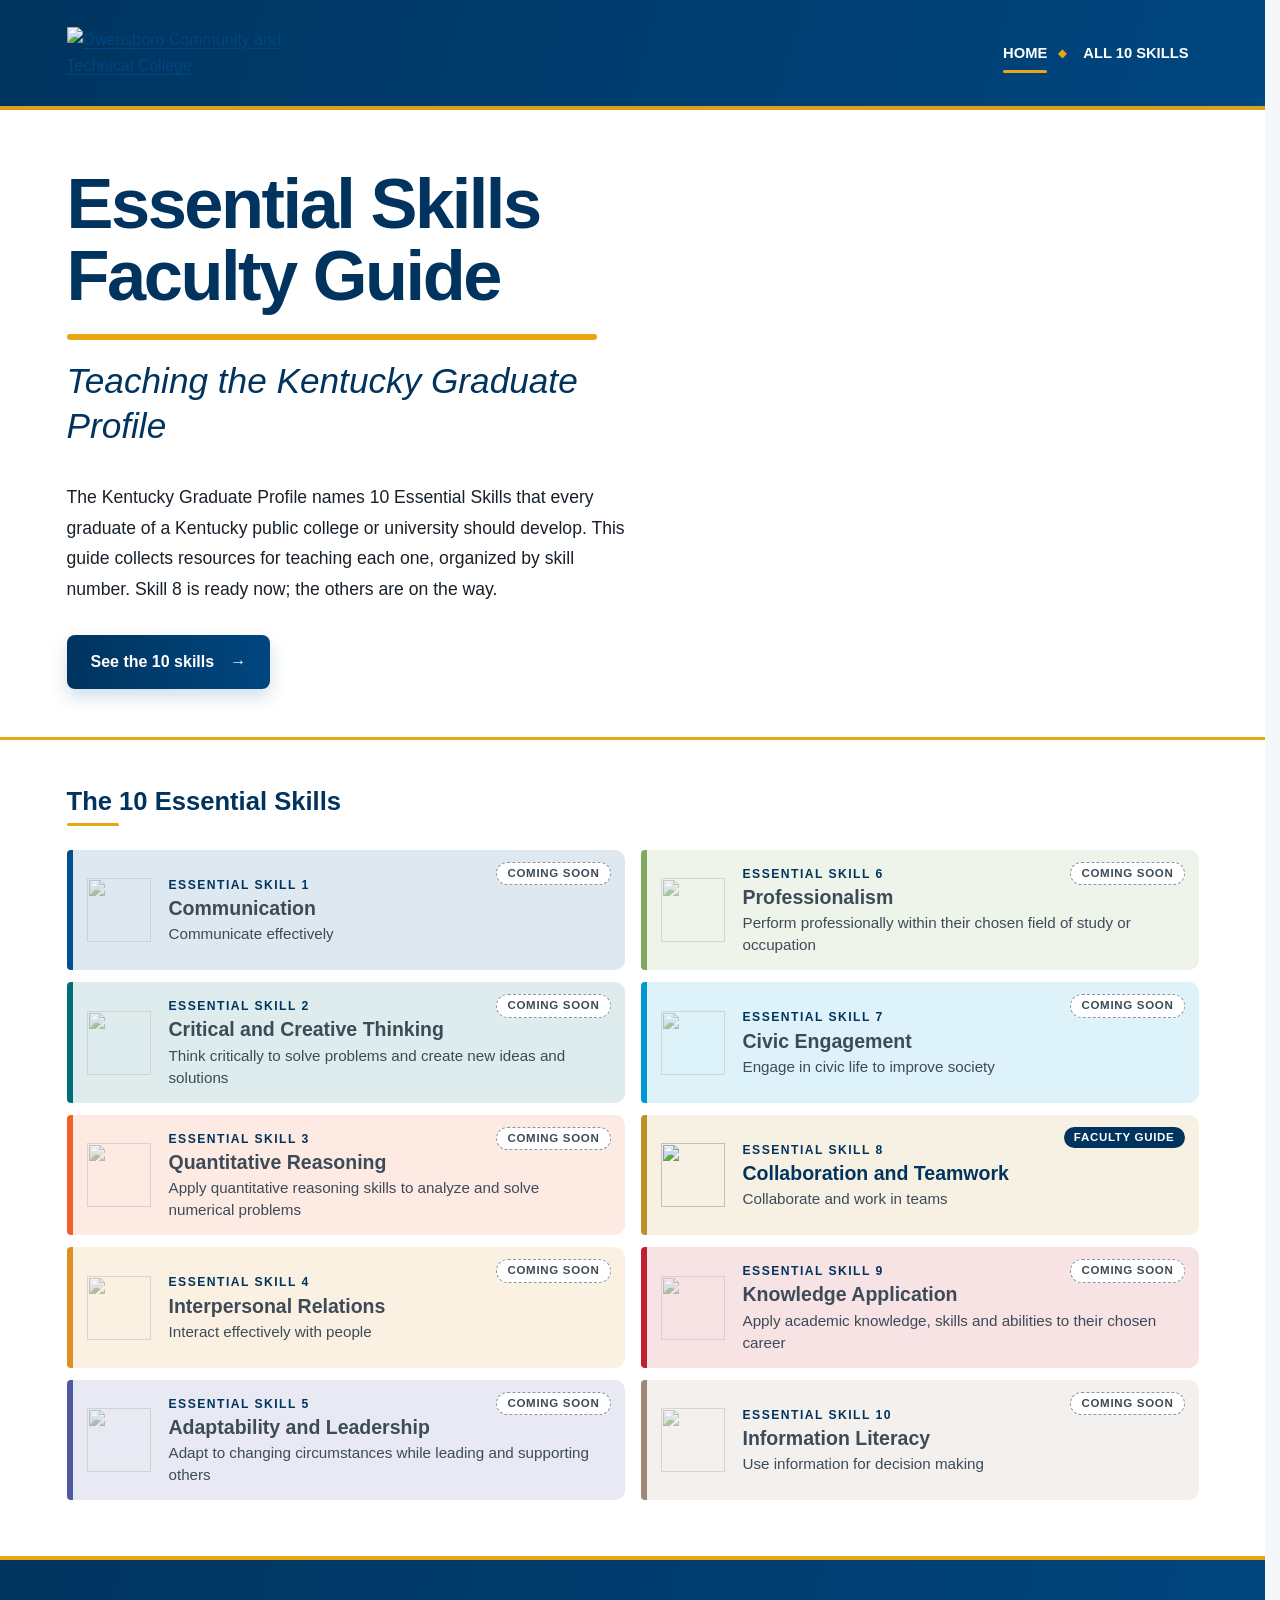
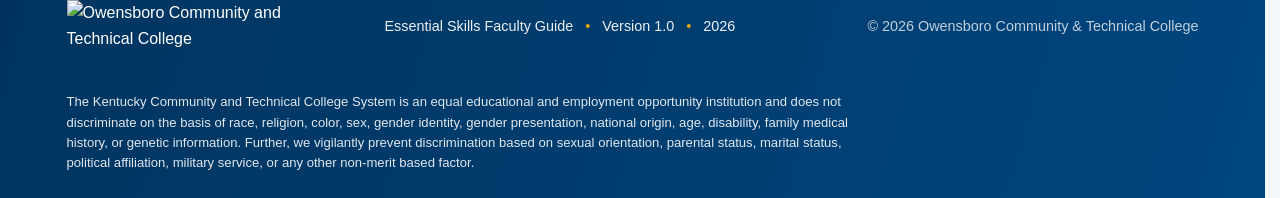
==== commit 0ea8906b: "Move skill status capsules to the top-right corner of each card Co-Authored-By: Claude Opus 5.5 <nor" ====
--- a/index.html
+++ b/index.html
@@ -6,7 +6,7 @@
   <title>Essential Skills Faculty Guide</title>
   <link rel="icon" type="image/png" sizes="48x48" href="images/icon-48.png">
   <link rel="apple-touch-icon" href="images/icon-180.png">
-  <link rel="stylesheet" href="css/styles.css?v=7">
+  <link rel="stylesheet" href="css/styles.css?v=8">
 </head>
 <body>
   <a class="skip-link" href="#main">Skip to main content</a>
--- a/css/styles.css
+++ b/css/styles.css
@@ -1953,9 +1953,17 @@
    until their guides are built.
    ========================================================= */
 
+.skill-link {
+  position: relative;
+}
+
+/* status capsule sits in the card's top-right corner, out of the text */
 .skill-pill {
+  position: absolute;
+  top: 12px;
+  right: 14px;
   display: inline-block;
-  margin: 2px 0 4px;
+  margin: 0;
   padding: 2px 10px;
   border-radius: 999px;
   font-size: 0.72rem;
@@ -1994,3 +2002,8 @@
 .skill-link.is-soon .skill-name {
   color: #3d4b58;
 }
+
+/* keep the skill number clear of the capsule */
+.skill-link .skill-num {
+  padding-right: 120px;
+}
